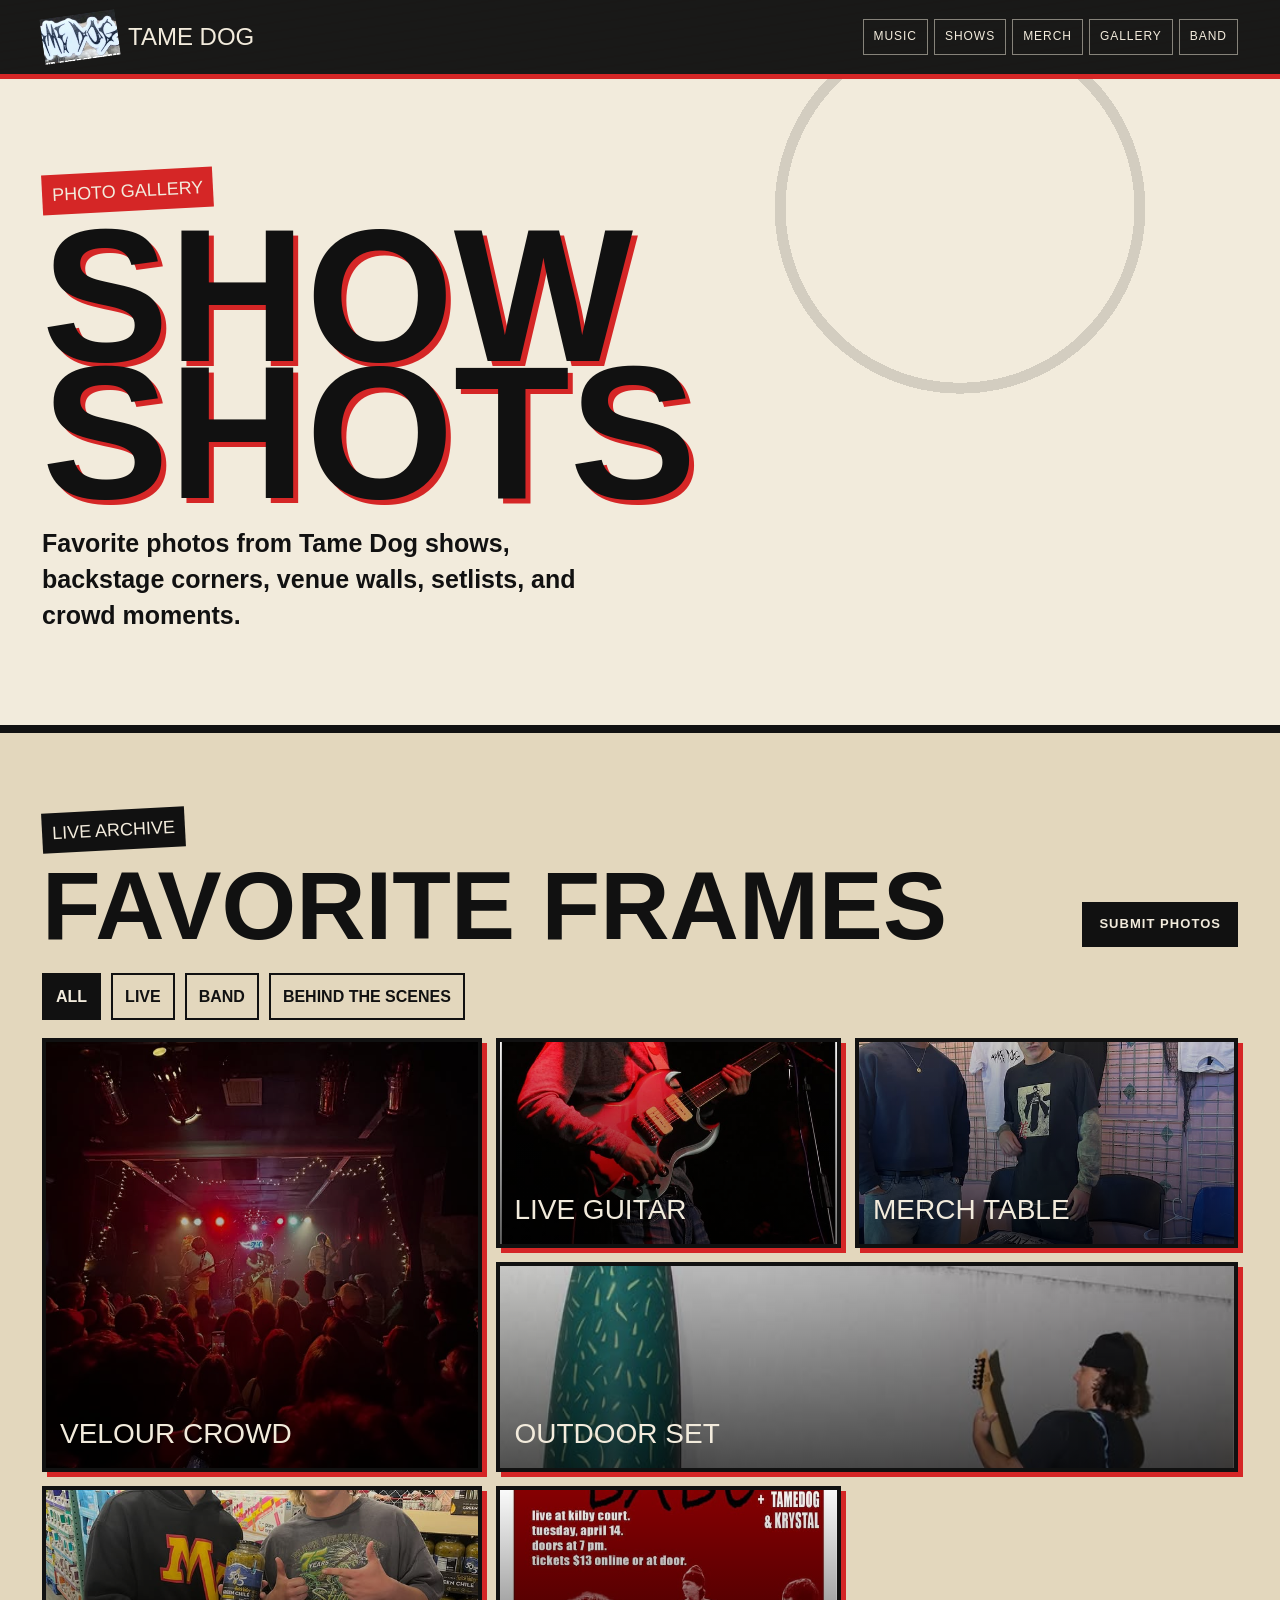
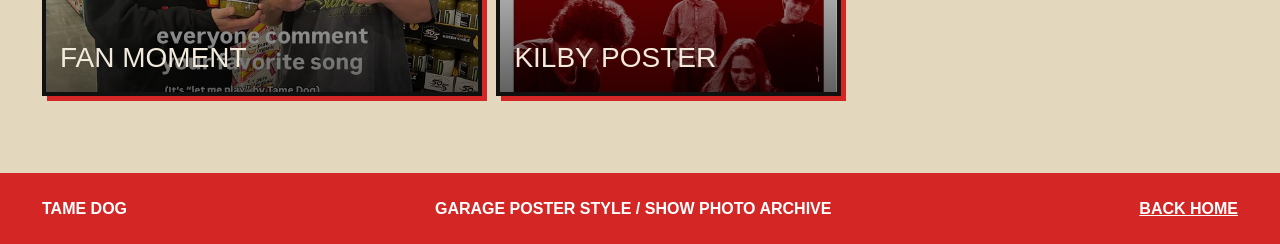
==== gallery.html @ 98015d58 "Add Tame Dog website" ====
<!doctype html>
<html lang="en">
<head>
  <meta charset="utf-8" />
  <meta name="viewport" content="width=device-width, initial-scale=1" />
  <title>Tame Dog | Photo Gallery</title>
  <meta name="description" content="Favorite Tame Dog show photos, live shots, and behind-the-scenes moments." />
  <link rel="stylesheet" href="styles.css" />
</head>
<body>
  <div class="paper-noise" aria-hidden="true"></div>

  <header class="site-header">
    <a class="brand" href="index.html" aria-label="Tame Dog home">
      <span class="logo-stamp logo-image"><img src="assets/tame-dog-wordmark.jpg" alt="Tame Dog logo" /></span>
      <span>Tame Dog</span>
    </a>
    <button class="menu-button" type="button" aria-expanded="false" aria-controls="site-nav">Menu</button>
    <nav id="site-nav" class="site-nav" aria-label="Primary navigation">
      <a href="index.html#music">Music</a>
      <a href="index.html#shows">Shows</a>
      <a href="index.html#merch">Merch</a>
      <a href="gallery.html">Gallery</a>
      <a href="index.html#band">Band</a>
    </nav>
  </header>

  <main>
    <section class="page-hero">
      <p class="stamp red">Photo Gallery</p>
      <h1>Show<br>Shots</h1>
      <p class="hero-line">Favorite photos from Tame Dog shows, backstage corners, venue walls, setlists, and crowd moments.</p>
    </section>

    <section class="section gallery-section">
      <div class="section-head">
        <div>
          <p class="stamp">Live Archive</p>
          <h2>Favorite Frames</h2>
        </div>
        <a class="button dark" href="mailto:photos@tamedog.com">Submit Photos</a>
      </div>

      <div class="filter-row" aria-label="Gallery filters">
        <button class="filter-button active" type="button" data-filter="all">All</button>
        <button class="filter-button" type="button" data-filter="live">Live</button>
        <button class="filter-button" type="button" data-filter="band">Band</button>
        <button class="filter-button" type="button" data-filter="behind">Behind The Scenes</button>
      </div>

      <div class="gallery-grid expanded" aria-label="Favorite Tame Dog show photos">
        <button class="photo-tile tall instagram-crowd-red" type="button" data-category="live" data-caption="Velour crowd / from @tamedog_band Instagram">Velour Crowd</button>
        <button class="photo-tile instagram-live-guitar" type="button" data-category="band" data-caption="Live guitar shot / from @tamedog_band Instagram">Live Guitar</button>
        <button class="photo-tile instagram-merch-table" type="button" data-category="behind" data-caption="Tame Dog merch table / from @tamedog_band Instagram">Merch Table</button>
        <button class="photo-tile wide instagram-outdoor-performance" type="button" data-category="live" data-caption="Outdoor performance in Provo / from @tamedog_band Instagram">Outdoor Set</button>
        <button class="photo-tile instagram-fan-moment" type="button" data-category="behind" data-caption="Fan moment / from @tamedog_band Instagram">Fan Moment</button>
        <button class="photo-tile instagram-kilby-poster" type="button" data-category="behind" data-caption="Kilby Court show promo / from @tamedog_band Instagram">Kilby Poster</button>
      </div>
    </section>
  </main>

  <footer class="site-footer">
    <strong>Tame Dog</strong>
    <span>Garage poster style / show photo archive</span>
    <a href="index.html">Back Home</a>
  </footer>

  <dialog class="lightbox" aria-label="Photo preview">
    <button class="close-lightbox" type="button">Close</button>
    <div class="lightbox-art"></div>
    <p class="lightbox-caption"></p>
  </dialog>

  <script src="app.js"></script>
</body>
</html>
---- styles.css ----
:root {
  color-scheme: light;
  --ink: #111;
  --paper: #f2ebdc;
  --paper-deep: #e3d7bd;
  --red: #d52626;
  --white: #fffaf0;
  --gray: #6d675d;
  --line: #111;
}

* { box-sizing: border-box; }

html {
  scroll-behavior: smooth;
}

body {
  margin: 0;
  background: var(--paper);
  color: var(--ink);
  font-family: Arial, Helvetica, sans-serif;
  line-height: 1.45;
}

body.no-scroll { overflow: hidden; }

a { color: inherit; }

button, select {
  font: inherit;
}

.paper-noise {
  position: fixed;
  inset: 0;
  z-index: -1;
  pointer-events: none;
  background:
    radial-gradient(circle at 20% 30%, rgba(0,0,0,.08) 0 1px, transparent 1px 5px),
    radial-gradient(circle at 80% 65%, rgba(0,0,0,.08) 0 1px, transparent 1px 7px),
    repeating-linear-gradient(-8deg, rgba(0,0,0,.035) 0 2px, transparent 2px 9px),
    var(--paper);
  mix-blend-mode: multiply;
}

.site-header {
  position: sticky;
  top: 0;
  z-index: 20;
  display: flex;
  justify-content: space-between;
  align-items: center;
  gap: 18px;
  padding: 14px clamp(16px, 4vw, 42px);
  background: rgba(17, 17, 17, .96);
  color: var(--paper);
  border-bottom: 5px solid var(--red);
  text-transform: uppercase;
  letter-spacing: 0;
}

.brand {
  display: inline-flex;
  align-items: center;
  gap: 10px;
  color: inherit;
  text-decoration: none;
  font-family: Impact, "Arial Black", sans-serif;
  font-size: 24px;
}

.logo-stamp {
  display: grid;
  place-items: center;
  width: 46px;
  height: 46px;
  border: 3px solid currentColor;
  border-radius: 50%;
  transform: rotate(-8deg);
}

.logo-stamp.logo-image {
  width: 76px;
  height: 46px;
  border: 0;
  border-radius: 0;
  overflow: hidden;
  background: var(--ink);
}

.logo-stamp.logo-image img {
  width: 100%;
  height: 100%;
  object-fit: cover;
  object-position: center 28%;
  filter: contrast(1.15) saturate(.85);
}

.site-nav {
  display: flex;
  flex-wrap: wrap;
  gap: 6px;
}

.site-nav a,
.menu-button {
  border: 1px solid rgba(242,235,220,.5);
  background: transparent;
  color: var(--paper);
  padding: 8px 10px;
  text-decoration: none;
  text-transform: uppercase;
  font-size: 12px;
  letter-spacing: .08em;
}

.menu-button {
  display: none;
  cursor: pointer;
}

.hero {
  min-height: calc(100vh - 79px);
  display: grid;
  grid-template-columns: minmax(0, 1fr) minmax(320px, 1fr);
  border-bottom: 8px solid var(--ink);
}

.hero-copy {
  display: grid;
  align-content: center;
  padding: clamp(24px, 6vw, 72px);
  background:
    radial-gradient(circle at 75% 20%, transparent 0 16%, rgba(0,0,0,.13) 16% 17%, transparent 17% 24%),
    var(--paper);
}

.stamp {
  width: fit-content;
  margin: 0 0 16px;
  padding: 7px 10px;
  background: var(--ink);
  color: var(--paper);
  transform: rotate(-3deg);
  font-family: Impact, "Arial Black", sans-serif;
  text-transform: uppercase;
  font-size: 18px;
}

.stamp.red {
  background: var(--red);
}

h1, h2, h3 {
  margin: 0;
  font-family: Impact, "Arial Black", sans-serif;
  text-transform: uppercase;
  letter-spacing: 0;
}

h1 {
  font-size: clamp(86px, 15vw, 190px);
  line-height: .72;
  text-shadow: 5px 5px 0 var(--red);
}

h2 {
  font-size: clamp(42px, 8vw, 96px);
  line-height: .84;
}

h3 {
  font-size: 26px;
  line-height: .95;
}

.hero-line {
  max-width: 590px;
  margin: 24px 0 0;
  font-size: clamp(18px, 2vw, 25px);
  font-weight: 800;
}

.button-row {
  display: flex;
  flex-wrap: wrap;
  gap: 12px;
  margin-top: 28px;
}

.button {
  display: inline-flex;
  justify-content: center;
  align-items: center;
  min-height: 44px;
  padding: 11px 15px;
  border: 2px solid var(--ink);
  color: inherit;
  text-decoration: none;
  text-transform: uppercase;
  font-weight: 900;
  font-size: 13px;
  letter-spacing: .08em;
  cursor: pointer;
}

.button.dark {
  background: var(--ink);
  color: var(--paper);
}

.button.light {
  background: var(--paper);
  color: var(--ink);
}

.button.outline {
  background: transparent;
  color: var(--paper);
  border-color: var(--paper);
}

.video-half {
  min-height: 420px;
  padding: clamp(20px, 4vw, 46px);
  background: var(--ink);
  color: var(--paper);
  display: grid;
  align-items: center;
}

.video-frame {
  position: relative;
  min-height: min(70vh, 620px);
  border: 7px solid var(--paper);
  overflow: hidden;
  background:
    linear-gradient(rgba(0,0,0,.02), rgba(0,0,0,.62)),
    repeating-linear-gradient(135deg, rgba(242,235,220,.22) 0 3px, transparent 3px 18px),
    #2b2b2b;
}

.video-frame iframe {
  position: absolute;
  inset: 0;
  width: 100%;
  height: 100%;
  border: 0;
  opacity: 0;
  pointer-events: none;
}

.video-frame[data-ready="true"] iframe {
  opacity: 1;
}

.video-placeholder {
  position: absolute;
  inset: 0;
  display: grid;
  place-content: center;
  gap: 10px;
  padding: 28px;
  text-align: center;
  font-weight: 900;
  text-transform: uppercase;
}

.video-frame[data-ready="true"] .video-placeholder {
  display: none;
}

.play-symbol {
  display: grid;
  place-items: center;
  width: 86px;
  height: 86px;
  margin: 0 auto;
  border: 3px solid currentColor;
  border-radius: 50%;
  font-size: 34px;
}

.section {
  padding: clamp(34px, 6vw, 78px) clamp(16px, 4vw, 42px);
}

.page-hero {
  min-height: 62vh;
  display: grid;
  align-content: center;
  padding: clamp(34px, 8vw, 92px) clamp(16px, 4vw, 42px);
  border-bottom: 8px solid var(--ink);
  background:
    radial-gradient(circle at 75% 20%, transparent 0 16%, rgba(0,0,0,.13) 16% 17%, transparent 17% 24%),
    var(--paper);
}

.torn-top {
  background:
    linear-gradient(178deg, transparent 0 28px, var(--paper-deep) 29px),
    var(--paper-deep);
}

.black-band {
  background: var(--ink);
  color: var(--paper);
}

.section-head {
  display: flex;
  justify-content: space-between;
  align-items: end;
  gap: 22px;
  margin-bottom: 26px;
}

.section-head.with-action {
  align-items: center;
}

.music-grid,
.merch-grid,
.member-grid {
  display: grid;
  grid-template-columns: repeat(4, minmax(0, 1fr));
  gap: 14px;
}

.platform-card,
.product-card,
.member-card,
.show-card {
  border: 3px solid currentColor;
  background: rgba(255,255,255,.36);
  padding: 18px;
  color: inherit;
  text-decoration: none;
  box-shadow: 5px 5px 0 var(--red);
}

.platform-card {
  display: grid;
  gap: 8px;
  min-height: 180px;
}

.platform-card span {
  font-family: Impact, "Arial Black", sans-serif;
  font-size: 32px;
  line-height: .9;
  text-transform: uppercase;
}

.platform-card em {
  color: var(--gray);
  font-style: normal;
}

.show-list {
  display: grid;
  gap: 14px;
}

.show-card {
  display: grid;
  grid-template-columns: 120px minmax(0, 1fr) auto;
  gap: 18px;
  align-items: center;
  background: rgba(242,235,220,.08);
}

.show-card p { margin: 6px 0 0; }

.show-date {
  border: 3px solid currentColor;
  padding: 10px;
  text-align: center;
  font-family: Impact, "Arial Black", sans-serif;
  font-size: 58px;
  line-height: .78;
}

.show-date span {
  display: block;
  font-size: 18px;
}

.muted-card {
  opacity: .82;
}

.merch-grid,
.member-grid {
  grid-template-columns: repeat(3, minmax(0, 1fr));
}

.product-card {
  display: grid;
  gap: 12px;
  background: rgba(255,255,255,.45);
}

.product-card p,
.member-card p {
  margin: 0;
}

select {
  width: 100%;
  min-height: 42px;
  border: 2px solid var(--ink);
  background: var(--paper);
  color: var(--ink);
  padding: 8px;
  font-weight: 900;
}

.shirt-mock,
.poster-mock {
  min-height: 230px;
  display: grid;
  place-items: center;
  background:
    repeating-linear-gradient(-8deg, rgba(0,0,0,.09) 0 2px, transparent 2px 9px),
    var(--ink);
  color: var(--paper);
  font-family: Impact, "Arial Black", sans-serif;
  font-size: 46px;
}

.hoodie {
  background:
    repeating-linear-gradient(8deg, rgba(242,235,220,.1) 0 2px, transparent 2px 12px),
    #2a2a2a;
}

.poster-mock {
  background: var(--red);
}

.admin-note {
  max-width: 850px;
  margin: 20px 0 0;
  font-weight: 800;
}

.gallery-section {
  background: var(--paper-deep);
}

.gallery-grid {
  display: grid;
  grid-template-columns: 1.15fr .9fr 1fr;
  grid-auto-rows: 180px;
  gap: 14px;
}

.gallery-grid.expanded {
  grid-auto-rows: 210px;
}

.filter-row {
  display: flex;
  flex-wrap: wrap;
  gap: 10px;
  margin: 0 0 18px;
}

.filter-button {
  border: 2px solid var(--ink);
  background: transparent;
  color: var(--ink);
  padding: 10px 12px;
  text-transform: uppercase;
  font-weight: 900;
  cursor: pointer;
}

.filter-button.active {
  background: var(--ink);
  color: var(--paper);
}

.photo-tile.hidden {
  display: none;
}

.photo-tile {
  display: grid;
  align-items: end;
  padding: 14px;
  border: 4px solid var(--ink);
  background:
    linear-gradient(rgba(0,0,0,.04), rgba(0,0,0,.66)),
    repeating-linear-gradient(28deg, rgba(255,255,255,.28) 0 9px, transparent 9px 22px),
    #343434;
  color: var(--paper);
  text-align: left;
  font-family: Impact, "Arial Black", sans-serif;
  font-size: 28px;
  text-transform: uppercase;
  cursor: pointer;
  box-shadow: 5px 5px 0 var(--red);
}

.photo-tile.instagram-live-guitar {
  background-image: linear-gradient(rgba(0,0,0,.02), rgba(0,0,0,.62)), url("assets/instagram/live-guitar.jpg");
  background-size: cover;
  background-position: center;
}

.photo-tile.instagram-merch-table {
  background-image: linear-gradient(rgba(0,0,0,.02), rgba(0,0,0,.62)), url("assets/instagram/merch-table.jpg");
  background-size: cover;
  background-position: center;
}

.photo-tile.instagram-fan-moment {
  background-image: linear-gradient(rgba(0,0,0,.02), rgba(0,0,0,.62)), url("assets/instagram/fan-moment.jpg");
  background-size: cover;
  background-position: center;
}

.photo-tile.instagram-outdoor-performance {
  background-image: linear-gradient(rgba(0,0,0,.02), rgba(0,0,0,.62)), url("assets/instagram/outdoor-performance.jpg");
  background-size: cover;
  background-position: center;
}

.photo-tile.instagram-crowd-red {
  background-image: linear-gradient(rgba(0,0,0,.02), rgba(0,0,0,.62)), url("assets/instagram/crowd-red.jpg");
  background-size: cover;
  background-position: center;
}

.photo-tile.instagram-kilby-poster {
  background-image: linear-gradient(rgba(0,0,0,.02), rgba(0,0,0,.62)), url("assets/instagram/kilby-poster.jpg");
  background-size: cover;
  background-position: center;
}

.photo-tile.tall { grid-row: span 2; }
.photo-tile.wide { grid-column: span 2; }

.member-grid {
  grid-template-columns: repeat(4, minmax(0, 1fr));
}

.member-card {
  background: rgba(242,235,220,.08);
  display: grid;
  gap: 12px;
  align-content: start;
}

.member-card a {
  color: var(--paper);
  font-weight: 900;
  text-transform: uppercase;
}

.member-role {
  width: fit-content;
  margin: 0;
  padding: 5px 8px;
  background: var(--paper);
  color: var(--ink);
  font-family: Impact, "Arial Black", sans-serif;
  font-size: 16px;
  line-height: 1;
  text-transform: uppercase;
  transform: rotate(-2deg);
}

.member-headshot {
  width: 100%;
  aspect-ratio: 1;
  object-fit: cover;
  border: 3px solid currentColor;
  background: var(--paper);
  filter: grayscale(.18) contrast(1.12);
}

.site-footer {
  display: flex;
  justify-content: space-between;
  gap: 14px;
  padding: 24px clamp(16px, 4vw, 42px);
  background: var(--red);
  color: white;
  text-transform: uppercase;
  font-weight: 900;
}

.lightbox {
  width: min(900px, calc(100vw - 28px));
  border: 5px solid var(--paper);
  background: var(--ink);
  color: var(--paper);
  padding: 18px;
}

.lightbox::backdrop {
  background: rgba(0,0,0,.78);
}

.lightbox-art {
  min-height: min(64vh, 520px);
  border: 4px solid currentColor;
  background:
    linear-gradient(rgba(0,0,0,.04), rgba(0,0,0,.66)),
    repeating-linear-gradient(28deg, rgba(255,255,255,.28) 0 9px, transparent 9px 22px),
    #343434;
}

.lightbox-caption {
  margin: 12px 0 0;
  font-weight: 900;
  text-transform: uppercase;
}

.close-lightbox {
  float: right;
  margin-bottom: 10px;
  border: 2px solid currentColor;
  background: var(--paper);
  color: var(--ink);
  padding: 8px 10px;
  text-transform: uppercase;
  font-weight: 900;
  cursor: pointer;
}

@media (max-width: 1000px) {
  .hero,
  .music-grid,
  .merch-grid,
  .member-grid {
    grid-template-columns: repeat(2, minmax(0, 1fr));
  }

  .show-card {
    grid-template-columns: 90px minmax(0, 1fr);
  }

  .show-card .button {
    grid-column: 1 / -1;
  }
}

@media (max-width: 720px) {
  .site-header {
    align-items: start;
  }

  .menu-button {
    display: inline-flex;
  }

  .site-nav {
    display: none;
    position: absolute;
    left: 0;
    right: 0;
    top: 78px;
    padding: 12px 16px;
    background: var(--ink);
    border-bottom: 5px solid var(--red);
  }

  .site-nav.open {
    display: grid;
  }

  .hero,
  .music-grid,
  .merch-grid,
  .member-grid,
  .gallery-grid {
    grid-template-columns: 1fr;
  }

  .hero {
    min-height: 0;
  }

  .video-frame {
    min-height: 360px;
  }

  .section-head,
  .section-head.with-action,
  .site-footer {
    align-items: start;
    flex-direction: column;
  }

  .show-card {
    grid-template-columns: 1fr;
  }

  .show-date {
    width: 120px;
  }

  .photo-tile.tall,
  .photo-tile.wide {
    grid-row: span 1;
    grid-column: span 1;
  }
}
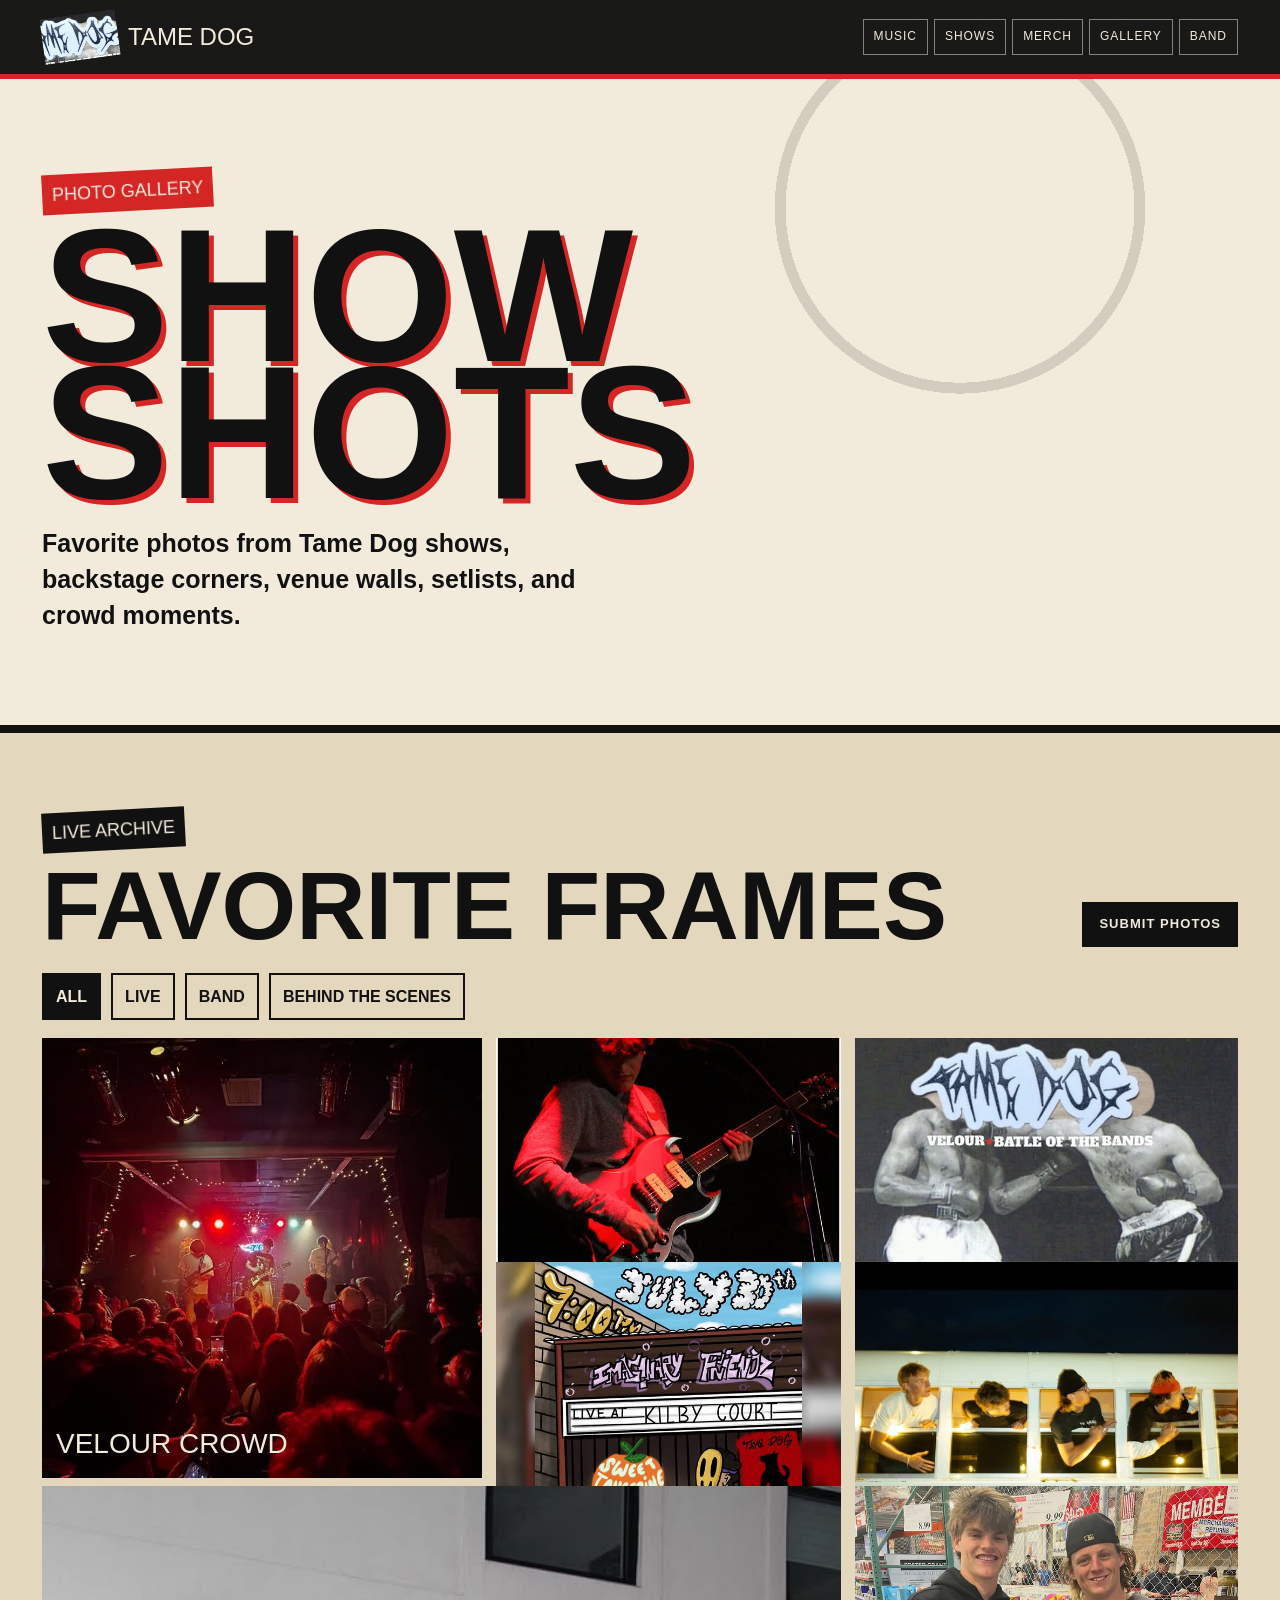
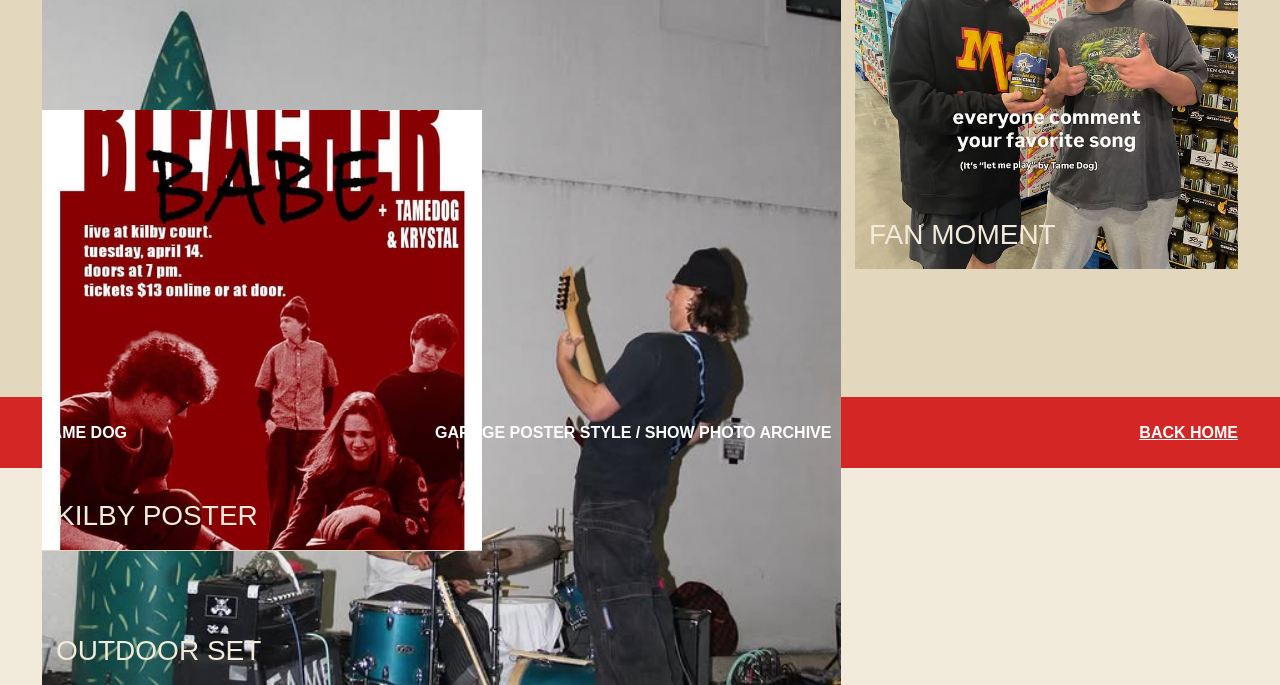
==== commit 2dcfbd96: "Update Tame Dog site content and gallery" ====
--- a/gallery.html
+++ b/gallery.html
@@ -51,7 +51,9 @@
       <div class="gallery-grid expanded" aria-label="Favorite Tame Dog show photos">
         <button class="photo-tile tall instagram-crowd-red" type="button" data-category="live" data-caption="Velour crowd / from @tamedog_band Instagram">Velour Crowd</button>
         <button class="photo-tile instagram-live-guitar" type="button" data-category="band" data-caption="Live guitar shot / from @tamedog_band Instagram">Live Guitar</button>
-        <button class="photo-tile instagram-merch-table" type="button" data-category="behind" data-caption="Tame Dog merch table / from @tamedog_band Instagram">Merch Table</button>
+        <button class="photo-tile instagram-velour-botb-poster" type="button" data-category="behind" data-caption="Velour BOTB poster / from @tamedog_band Instagram">Velour BOTB Poster</button>
+        <button class="photo-tile instagram-kilby-cartoon-flyer" type="button" data-category="behind" data-caption="Kilby cartoon flyer / from @tamedog_band Instagram">Kilby Cartoon Flyer</button>
+        <button class="photo-tile instagram-van-mirror-band" type="button" data-category="band" data-caption="Van mirror band photo / from @tamedog_band Instagram">Van Mirror Band</button>
         <button class="photo-tile wide instagram-outdoor-performance" type="button" data-category="live" data-caption="Outdoor performance in Provo / from @tamedog_band Instagram">Outdoor Set</button>
         <button class="photo-tile instagram-fan-moment" type="button" data-category="behind" data-caption="Fan moment / from @tamedog_band Instagram">Fan Moment</button>
         <button class="photo-tile instagram-kilby-poster" type="button" data-category="behind" data-caption="Kilby Court show promo / from @tamedog_band Instagram">Kilby Poster</button>
--- a/styles.css
+++ b/styles.css
@@ -232,7 +232,9 @@
 
 .video-frame {
   position: relative;
-  min-height: min(70vh, 620px);
+  width: min(100%, 760px);
+  aspect-ratio: 16 / 9;
+  margin: 0 auto;
   border: 7px solid var(--paper);
   overflow: hidden;
   background:
@@ -353,9 +355,20 @@
   text-transform: uppercase;
 }
 
+.platform-title-link {
+  color: inherit;
+  text-decoration: underline;
+  text-underline-offset: 4px;
+}
+
 .platform-card em {
   color: var(--gray);
   font-style: normal;
+}
+
+.link-wall .platform-card strong {
+  text-decoration: underline;
+  text-underline-offset: 4px;
 }
 
 .show-list {
@@ -450,11 +463,20 @@
   background: var(--paper-deep);
 }
 
+.gallery-section .gallery-grid {
+  margin-top: 0;
+}
+
 .gallery-grid {
   display: grid;
   grid-template-columns: 1.15fr .9fr 1fr;
   grid-auto-rows: 180px;
   gap: 14px;
+}
+
+#gallery-preview .gallery-grid {
+  grid-template-columns: repeat(3, minmax(0, 1fr));
+  grid-auto-rows: auto;
 }
 
 .gallery-grid.expanded {
@@ -491,58 +513,98 @@
   display: grid;
   align-items: end;
   padding: 14px;
-  border: 4px solid var(--ink);
-  background:
-    linear-gradient(rgba(0,0,0,.04), rgba(0,0,0,.66)),
+  border: 0;
+  aspect-ratio: 1;
+  background:
     repeating-linear-gradient(28deg, rgba(255,255,255,.28) 0 9px, transparent 9px 22px),
-    #343434;
+    var(--paper-deep);
   color: var(--paper);
   text-align: left;
   font-family: Impact, "Arial Black", sans-serif;
   font-size: 28px;
   text-transform: uppercase;
   cursor: pointer;
-  box-shadow: 5px 5px 0 var(--red);
+  box-shadow: none;
+}
+
+.photo-tile:hover,
+.photo-tile:focus-visible {
+  transform: translate(-2px, -2px);
+  box-shadow: none;
+  outline: 3px solid var(--red);
 }
 
 .photo-tile.instagram-live-guitar {
-  background-image: linear-gradient(rgba(0,0,0,.02), rgba(0,0,0,.62)), url("assets/instagram/live-guitar.jpg");
-  background-size: cover;
+  background-image: url("assets/instagram/live-guitar.jpg");
+  background-size: contain;
+  background-repeat: no-repeat;
   background-position: center;
 }
 
 .photo-tile.instagram-merch-table {
-  background-image: linear-gradient(rgba(0,0,0,.02), rgba(0,0,0,.62)), url("assets/instagram/merch-table.jpg");
-  background-size: cover;
+  background-image: url("assets/instagram/merch-table.jpg");
+  background-size: contain;
+  background-repeat: no-repeat;
+  background-position: center;
+}
+
+.photo-tile.instagram-velour-botb-poster {
+  background-image: url("assets/instagram/velour-botb-poster.jpg");
+  background-size: contain;
+  background-repeat: no-repeat;
+  background-position: center;
+}
+
+.photo-tile.instagram-kilby-cartoon-flyer {
+  background-image: url("assets/instagram/kilby-cartoon-flyer.jpg");
+  background-size: contain;
+  background-repeat: no-repeat;
+  background-position: center;
+}
+
+.photo-tile.instagram-van-mirror-band {
+  background-image: url("assets/instagram/van-mirror-band.jpg");
+  background-size: contain;
+  background-repeat: no-repeat;
   background-position: center;
 }
 
 .photo-tile.instagram-fan-moment {
-  background-image: linear-gradient(rgba(0,0,0,.02), rgba(0,0,0,.62)), url("assets/instagram/fan-moment.jpg");
-  background-size: cover;
+  background-image: url("assets/instagram/fan-moment.jpg");
+  background-size: contain;
+  background-repeat: no-repeat;
   background-position: center;
 }
 
 .photo-tile.instagram-outdoor-performance {
-  background-image: linear-gradient(rgba(0,0,0,.02), rgba(0,0,0,.62)), url("assets/instagram/outdoor-performance.jpg");
-  background-size: cover;
+  background-image: url("assets/instagram/outdoor-performance.jpg");
+  background-size: contain;
+  background-repeat: no-repeat;
   background-position: center;
 }
 
 .photo-tile.instagram-crowd-red {
-  background-image: linear-gradient(rgba(0,0,0,.02), rgba(0,0,0,.62)), url("assets/instagram/crowd-red.jpg");
-  background-size: cover;
+  background-image: url("assets/instagram/crowd-red.jpg");
+  background-size: contain;
+  background-repeat: no-repeat;
   background-position: center;
 }
 
 .photo-tile.instagram-kilby-poster {
-  background-image: linear-gradient(rgba(0,0,0,.02), rgba(0,0,0,.62)), url("assets/instagram/kilby-poster.jpg");
-  background-size: cover;
+  background-image: url("assets/instagram/kilby-poster.jpg");
+  background-size: contain;
+  background-repeat: no-repeat;
   background-position: center;
 }
 
 .photo-tile.tall { grid-row: span 2; }
 .photo-tile.wide { grid-column: span 2; }
+
+#gallery-preview .photo-tile.tall,
+#gallery-preview .photo-tile.wide {
+  grid-row: span 1;
+  grid-column: span 1;
+}
 
 .member-grid {
   grid-template-columns: repeat(4, minmax(0, 1fr));
@@ -686,10 +748,6 @@
     min-height: 0;
   }
 
-  .video-frame {
-    min-height: 360px;
-  }
-
   .section-head,
   .section-head.with-action,
   .site-footer {
